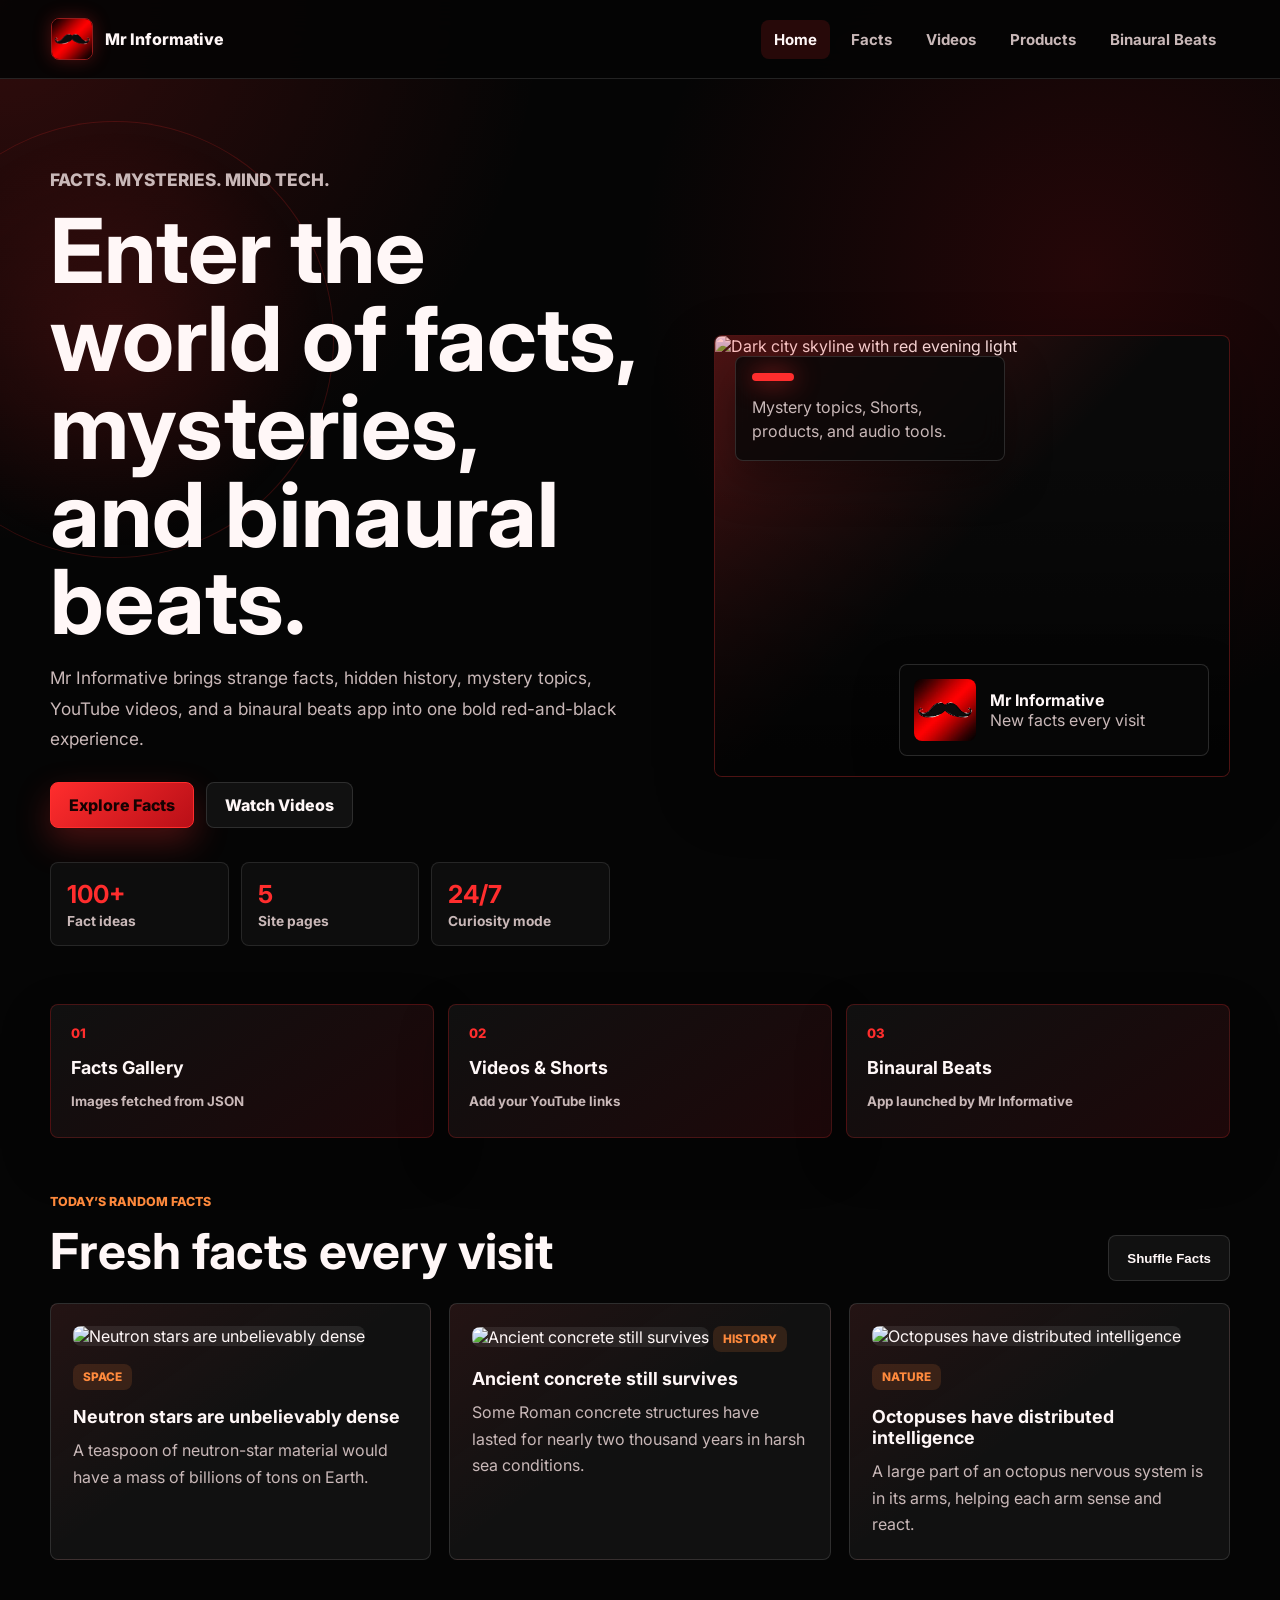
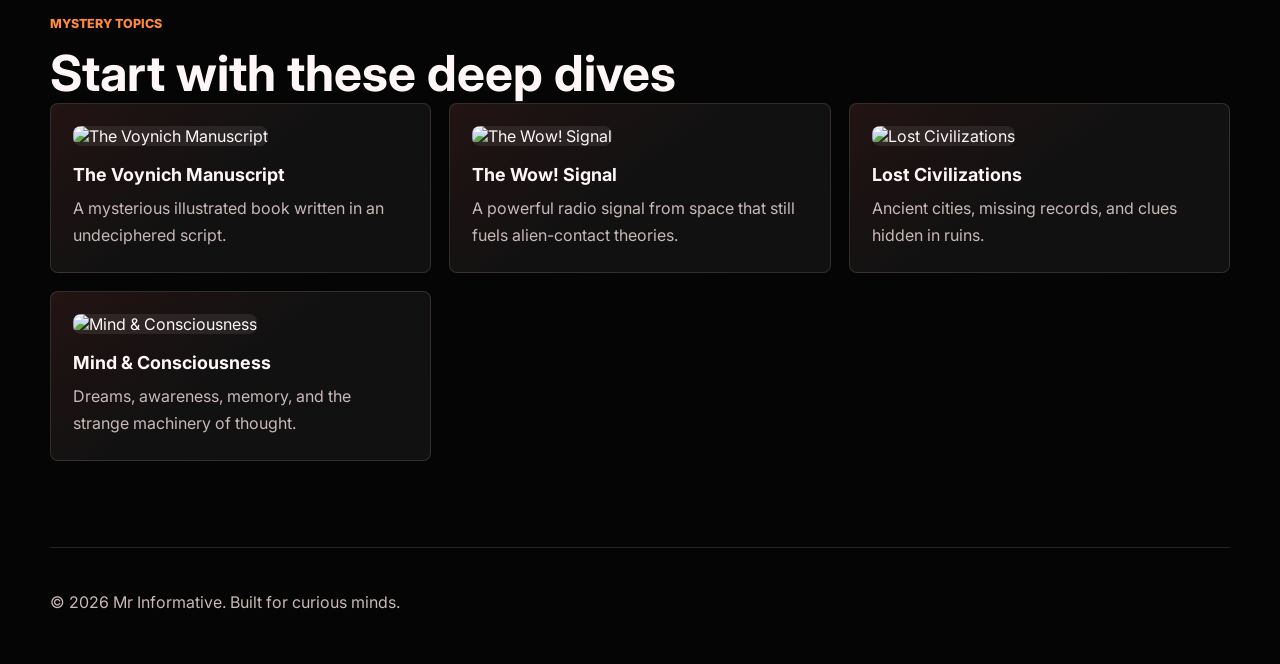
==== index.html @ d521502b "update" ====
<!DOCTYPE html>
<html lang="en">
<head>
  <meta charset="UTF-8">
  <meta name="viewport" content="width=device-width, initial-scale=1.0">
  <title>Mr Informative | Mystery Facts & Binaural Beats</title>
  <link rel="preconnect" href="https://fonts.googleapis.com">
  <link rel="preconnect" href="https://fonts.gstatic.com" crossorigin>
  <link href="https://fonts.googleapis.com/css2?family=Inter:wght@400;500;600;700;800&display=swap" rel="stylesheet">
  <link rel="stylesheet" href="styles.css">
</head>
<body data-page="home">
  <header class="site-header">
    <a class="brand" href="index.html" aria-label="Mr Informative home">
      <img class="brand-logo" src="assets/logo.jpeg" alt="Mr Informative logo">
      <span>Mr Informative</span>
    </a>
    <button class="nav-toggle" type="button" aria-label="Open navigation" aria-expanded="false">☰</button>
    <nav class="site-nav" aria-label="Main navigation">
      <a href="index.html">Home</a>
      <a href="facts.html">Facts</a>
      <a href="videos.html">Videos</a>
      <a href="products.html">Products</a>
      <a href="binaural-beats.html">Binaural Beats</a>
    </nav>
  </header>

  <main>
    <section class="hero home-hero">
      <div class="hero-copy">
        <p class="eyebrow">Facts. Mysteries. Mind tech.</p>
        <h1>Enter the world of facts, mysteries, and binaural beats.</h1>
        <p>Mr Informative brings strange facts, hidden history, mystery topics, YouTube videos, and a binaural beats app into one bold red-and-black experience.</p>
        <div class="hero-actions">
          <a class="button primary" href="facts.html">Explore Facts</a>
          <a class="button ghost" href="videos.html">Watch Videos</a>
        </div>
        <div class="hero-stats" aria-label="Channel highlights">
          <div>
            <strong>100+</strong>
            <span>Fact ideas</span>
          </div>
          <div>
            <strong>5</strong>
            <span>Site pages</span>
          </div>
          <div>
            <strong>24/7</strong>
            <span>Curiosity mode</span>
          </div>
        </div>
      </div>
      <div class="hero-panel modern-panel" aria-label="Featured mystery visual">
        <img src="https://images.unsplash.com/photo-1519608487953-e999c86e7455?auto=format&fit=crop&w=1100&q=80" alt="Dark city skyline with red evening light">
        <div class="hero-logo-card">
          <img src="assets/logo.jpeg" alt="Mr Informative logo">
          <div>
            <strong>Mr Informative</strong>
            <span>New facts every visit</span>
          </div>
        </div>
        <div class="signal-card">
          <span></span>
          <p>Mystery topics, Shorts, products, and audio tools.</p>
        </div>
      </div>
    </section>

    <section class="home-feature-strip" aria-label="Featured sections">
      <a href="facts.html">
        <span>01</span>
        <strong>Facts Gallery</strong>
        <small>Images fetched from JSON</small>
      </a>
      <a href="videos.html">
        <span>02</span>
        <strong>Videos & Shorts</strong>
        <small>Add your YouTube links</small>
      </a>
      <a href="binaural-beats.html">
        <span>03</span>
        <strong>Binaural Beats</strong>
        <small>App launched by Mr Informative</small>
      </a>
    </section>

    <section class="section split-section">
      <div>
        <p class="eyebrow">Today’s random facts</p>
        <h2>Fresh facts every visit</h2>
      </div>
      <button class="button secondary" id="shuffleFacts" type="button">Shuffle Facts</button>
    </section>

    <section class="card-grid" id="randomFacts" aria-live="polite"></section>

    <section class="section">
      <p class="eyebrow">Mystery topics</p>
      <h2>Start with these deep dives</h2>
      <div class="topic-grid" id="mysteryTopics"></div>
    </section>
  </main>

  <footer class="site-footer">
    <p>© <span id="year"></span> Mr Informative. Built for curious minds.</p>
  </footer>

  <script src="script.js"></script>
</body>
</html>
---- styles.css ----
:root {
  --bg: #050505;
  --surface: #111111;
  --surface-2: #1b1b1b;
  --text: #fff7f7;
  --muted: #c9b8b8;
  --line: rgba(255, 255, 255, 0.12);
  --accent: #ff2d2d;
  --accent-2: #ff8a3d;
  --accent-3: #b90f17;
  --shadow: 0 20px 60px rgba(0, 0, 0, 0.28);
}

* {
  box-sizing: border-box;
}

body {
  margin: 0;
  min-height: 100vh;
  font-family: Inter, system-ui, -apple-system, BlinkMacSystemFont, "Segoe UI", sans-serif;
  background:
    radial-gradient(circle at top left, rgba(255, 45, 45, 0.18), transparent 34rem),
    radial-gradient(circle at 85% 12%, rgba(185, 15, 23, 0.18), transparent 28rem),
    var(--bg);
  color: var(--text);
}

a {
  color: inherit;
  text-decoration: none;
}

img,
iframe {
  max-width: 100%;
}

.site-header {
  position: sticky;
  top: 0;
  z-index: 20;
  display: flex;
  align-items: center;
  justify-content: space-between;
  gap: 24px;
  padding: 18px clamp(18px, 4vw, 64px);
  border-bottom: 1px solid var(--line);
  background: rgba(5, 5, 5, 0.92);
  backdrop-filter: blur(18px);
}

.brand {
  display: inline-flex;
  align-items: center;
  gap: 12px;
  font-weight: 800;
}

.brand-logo {
  display: block;
  width: 42px;
  height: 42px;
  border: 1px solid rgba(255, 45, 45, 0.58);
  border-radius: 8px;
  object-fit: cover;
  box-shadow: 0 0 18px rgba(255, 45, 45, 0.28);
}

.site-nav {
  display: flex;
  align-items: center;
  gap: 8px;
}

.site-nav a {
  padding: 10px 13px;
  border-radius: 8px;
  color: var(--muted);
  font-size: 0.94rem;
  font-weight: 700;
}

.site-nav a:hover,
.site-nav a.active {
  background: rgba(255, 45, 45, 0.14);
  color: var(--text);
}

.nav-toggle {
  display: none;
  width: 42px;
  height: 42px;
  border: 1px solid var(--line);
  border-radius: 8px;
  background: var(--surface);
  color: var(--text);
  font-size: 1.2rem;
}

main {
  width: min(1180px, calc(100% - 32px));
  margin: 0 auto;
}

.hero,
.app-hero {
  display: grid;
  grid-template-columns: minmax(0, 1fr) minmax(320px, 0.86fr);
  gap: clamp(26px, 5vw, 64px);
  align-items: center;
  min-height: calc(100vh - 79px);
  padding: clamp(40px, 7vw, 86px) 0;
}

.home-hero {
  position: relative;
}

.home-hero::before {
  content: "";
  position: absolute;
  inset: 42px auto auto -12vw;
  width: 34vw;
  height: 34vw;
  max-width: 440px;
  max-height: 440px;
  border: 1px solid rgba(255, 45, 45, 0.18);
  border-radius: 50%;
  background: radial-gradient(circle, rgba(255, 45, 45, 0.12), transparent 68%);
  pointer-events: none;
}

.hero-copy h1,
.page-head h1,
.app-copy h1 {
  margin: 0;
  max-width: 760px;
  font-size: clamp(2.35rem, 7vw, 5.6rem);
  line-height: 0.98;
  letter-spacing: 0;
}

.hero-copy p,
.app-copy p,
.page-head p {
  max-width: 690px;
  color: var(--muted);
  font-size: 1.08rem;
  line-height: 1.75;
}

.hero-copy {
  position: relative;
  z-index: 1;
}

.eyebrow {
  margin: 0 0 12px;
  color: var(--accent-2);
  font-size: 0.78rem;
  font-weight: 800;
  letter-spacing: 0;
  text-transform: uppercase;
}

.hero-actions {
  display: flex;
  flex-wrap: wrap;
  gap: 12px;
  margin-top: 28px;
}

.button {
  display: inline-flex;
  align-items: center;
  justify-content: center;
  min-height: 46px;
  padding: 0 18px;
  border: 1px solid var(--line);
  border-radius: 8px;
  font-weight: 800;
  cursor: pointer;
  transition: transform 180ms ease, border-color 180ms ease, box-shadow 180ms ease, background 180ms ease;
}

.button.primary {
  border-color: var(--accent);
  background: linear-gradient(135deg, var(--accent), var(--accent-3));
  color: #160202;
  box-shadow: 0 14px 34px rgba(255, 45, 45, 0.28);
}

.button.secondary,
.button.ghost {
  background: var(--surface);
  color: var(--text);
}

.button:hover {
  transform: translateY(-1px);
}

.hero-stats {
  display: grid;
  grid-template-columns: repeat(3, minmax(0, 1fr));
  gap: 12px;
  max-width: 560px;
  margin-top: 34px;
}

.hero-stats div {
  padding: 16px;
  border: 1px solid rgba(255, 255, 255, 0.1);
  border-radius: 8px;
  background: rgba(17, 17, 17, 0.72);
}

.hero-stats strong,
.hero-stats span {
  display: block;
}

.hero-stats strong {
  color: var(--accent);
  font-size: 1.55rem;
}

.hero-stats span {
  margin-top: 4px;
  color: var(--muted);
  font-size: 0.86rem;
  font-weight: 700;
}

.hero-panel {
  position: relative;
  overflow: hidden;
  min-height: 440px;
  border: 1px solid var(--line);
  border-radius: 8px;
  box-shadow: var(--shadow);
}

.modern-panel {
  border-color: rgba(255, 45, 45, 0.28);
  background: #090909;
  isolation: isolate;
}

.modern-panel::after {
  content: "";
  position: absolute;
  inset: 0;
  background:
    linear-gradient(180deg, transparent 25%, rgba(0, 0, 0, 0.72)),
    linear-gradient(135deg, rgba(255, 45, 45, 0.28), transparent 48%);
  z-index: 1;
}

.hero-panel img {
  width: 100%;
  height: 100%;
  min-height: 440px;
  object-fit: cover;
}

.hero-logo-card,
.signal-card {
  position: absolute;
  z-index: 2;
  border: 1px solid rgba(255, 255, 255, 0.14);
  border-radius: 8px;
  background: rgba(8, 8, 8, 0.82);
  backdrop-filter: blur(14px);
  box-shadow: 0 18px 44px rgba(0, 0, 0, 0.35);
}

.hero-logo-card {
  right: 20px;
  bottom: 20px;
  display: flex;
  align-items: center;
  gap: 14px;
  width: min(310px, calc(100% - 40px));
  padding: 14px;
}

.hero-logo-card img {
  width: 62px;
  height: 62px;
  min-height: 62px;
  border-radius: 8px;
  object-fit: cover;
}

.hero-logo-card strong,
.hero-logo-card span {
  display: block;
}

.hero-logo-card span,
.signal-card p {
  color: var(--muted);
}

.signal-card {
  top: 20px;
  left: 20px;
  width: min(270px, calc(100% - 40px));
  padding: 16px;
}

.signal-card span {
  display: block;
  width: 42px;
  height: 8px;
  margin-bottom: 14px;
  border-radius: 999px;
  background: var(--accent);
  box-shadow: 0 0 26px rgba(255, 45, 45, 0.8);
}

.signal-card p {
  margin: 0;
  line-height: 1.55;
}

.home-feature-strip {
  display: grid;
  grid-template-columns: repeat(3, minmax(0, 1fr));
  gap: 14px;
  margin-top: -28px;
  position: relative;
  z-index: 3;
}

.home-feature-strip a {
  display: grid;
  gap: 7px;
  min-height: 134px;
  padding: 20px;
  border: 1px solid rgba(255, 45, 45, 0.22);
  border-radius: 8px;
  background: linear-gradient(145deg, rgba(17, 17, 17, 0.95), rgba(34, 9, 11, 0.86));
  box-shadow: 0 20px 50px rgba(0, 0, 0, 0.26);
}

.home-feature-strip a:hover,
.fact-card:hover,
.topic-card:hover,
.image-card:hover,
.product-card:hover,
.feature-card:hover,
.video-card:hover,
.short-card:hover {
  border-color: rgba(255, 45, 45, 0.52);
  transform: translateY(-3px);
}

.home-feature-strip span {
  color: var(--accent);
  font-size: 0.82rem;
  font-weight: 800;
}

.home-feature-strip strong {
  font-size: 1.12rem;
}

.home-feature-strip small {
  color: var(--muted);
  font-weight: 700;
}

.section {
  padding: 56px 0 22px;
}

.section.compact {
  padding-top: 36px;
}

.section h2,
.split-section h2 {
  margin: 0;
  font-size: clamp(1.8rem, 4vw, 3.1rem);
  letter-spacing: 0;
}

.split-section {
  display: flex;
  align-items: end;
  justify-content: space-between;
  gap: 18px;
}

.card-grid,
.topic-grid,
.product-grid,
.feature-grid {
  display: grid;
  grid-template-columns: repeat(3, minmax(0, 1fr));
  gap: 18px;
}

.image-grid {
  display: grid;
  grid-template-columns: repeat(4, minmax(0, 1fr));
  gap: 16px;
}

.fact-card,
.topic-card,
.product-card,
.feature-card {
  min-height: 170px;
  padding: 22px;
  border: 1px solid var(--line);
  border-radius: 8px;
  background:
    linear-gradient(145deg, rgba(255, 45, 45, 0.08), transparent 48%),
    var(--surface);
  transition: transform 180ms ease, border-color 180ms ease;
}

.card-image {
  width: 100%;
  aspect-ratio: 16 / 10;
  margin-bottom: 18px;
  border-radius: 8px;
  object-fit: cover;
  background: rgba(255, 255, 255, 0.08);
}

.fact-card .tag,
.image-card .tag {
  display: inline-flex;
  margin-bottom: 16px;
  padding: 6px 10px;
  border-radius: 8px;
  background: rgba(255, 138, 61, 0.14);
  color: var(--accent-2);
  font-size: 0.74rem;
  font-weight: 800;
  text-transform: uppercase;
}

.fact-card h3,
.topic-card h3,
.product-card h3,
.feature-card h3,
.image-card h3 {
  margin: 0 0 10px;
  font-size: 1.12rem;
}

.fact-card p,
.topic-card p,
.product-card p,
.feature-card p,
.image-card p {
  margin: 0;
  color: var(--muted);
  line-height: 1.65;
}

.page-head {
  padding: clamp(48px, 8vw, 96px) 0 28px;
}

.filter-row {
  display: flex;
  flex-wrap: wrap;
  gap: 10px;
  padding: 8px 0 26px;
}

.chip {
  min-height: 38px;
  padding: 0 14px;
  border: 1px solid var(--line);
  border-radius: 8px;
  background: var(--surface);
  color: var(--text);
  font-weight: 800;
  cursor: pointer;
}

.chip.active {
  border-color: var(--accent);
  background: rgba(255, 45, 45, 0.16);
  color: var(--accent);
}

.image-card,
.video-card,
.short-card {
  position: relative;
  overflow: hidden;
  border: 1px solid var(--line);
  border-radius: 8px;
  background: var(--surface);
  transition: transform 180ms ease, border-color 180ms ease;
}

.image-card img {
  display: block;
  width: 100%;
  aspect-ratio: 1 / 1;
  object-fit: cover;
  background: var(--surface-2);
}

.image-card::after {
  content: "";
  position: absolute;
  inset: auto 0 0;
  height: 40%;
  background: linear-gradient(180deg, transparent, rgba(0, 0, 0, 0.74));
  pointer-events: none;
}

.image-actions {
  position: absolute;
  right: 10px;
  bottom: 10px;
  left: 10px;
  z-index: 1;
  display: flex;
  gap: 8px;
  opacity: 0;
  transform: translateY(8px);
  transition: opacity 180ms ease, transform 180ms ease;
}

.image-card:hover .image-actions,
.image-card:focus-within .image-actions {
  opacity: 1;
  transform: translateY(0);
}

.image-action {
  display: inline-flex;
  flex: 1;
  align-items: center;
  justify-content: center;
  min-height: 38px;
  padding: 0 10px;
  border: 1px solid rgba(255, 255, 255, 0.16);
  border-radius: 8px;
  background: rgba(5, 5, 5, 0.84);
  color: var(--text);
  font: inherit;
  font-size: 0.82rem;
  font-weight: 800;
  cursor: pointer;
  backdrop-filter: blur(12px);
}

.image-action:hover {
  border-color: var(--accent);
  background: rgba(255, 45, 45, 0.86);
}

.video-heading {
  padding: 0 0 18px;
}

.mixed-video-grid,
.video-grid {
  display: grid;
  grid-template-columns: repeat(4, minmax(0, 1fr));
  gap: 18px;
}

.shorts-grid {
  display: grid;
  grid-template-columns: repeat(3, minmax(0, 1fr));
  gap: 18px;
}

.video-frame {
  display: block;
  width: 100%;
  aspect-ratio: 16 / 9;
  border: 0;
  background: #000;
}

.mixed-video-grid .video-card {
  grid-column: span 2;
}

.mixed-video-grid .short-card {
  grid-column: span 1;
}

.video-card,
.short-card {
  position: relative;
}

.short-card .video-frame {
  aspect-ratio: 9 / 16;
}

.video-badge {
  position: absolute;
  top: 10px;
  left: 10px;
  z-index: 1;
  padding: 6px 10px;
  border: 1px solid rgba(255, 255, 255, 0.16);
  border-radius: 8px;
  background: rgba(5, 5, 5, 0.8);
  color: var(--accent);
  font-size: 0.72rem;
  font-weight: 800;
  text-transform: uppercase;
  backdrop-filter: blur(10px);
}

.video-card h3,
.short-card h3 {
  margin: 0;
  padding: 16px;
  font-size: 1rem;
}

.product-card {
  display: flex;
  min-height: 250px;
  flex-direction: column;
}

.product-image {
  display: block;
  width: 100%;
  aspect-ratio: 16 / 10;
  margin-bottom: 18px;
  border-radius: 8px;
  object-fit: cover;
  background: rgba(255, 255, 255, 0.08);
}

.price {
  margin-top: auto;
  padding-top: 24px;
  color: var(--accent-2);
  font-weight: 800;
}

.product-card .button {
  margin-top: 14px;
}

.product-card .button:hover {
  border-color: var(--accent);
  background: linear-gradient(135deg, var(--accent), var(--accent-3));
  color: #160202;
  box-shadow: 0 14px 28px rgba(255, 45, 45, 0.26);
  transform: translateY(-3px) scale(1.03);
}

.app-hero {
  grid-template-columns: minmax(0, 1fr) minmax(300px, 420px);
}

.phone-mockup {
  justify-self: center;
  width: min(100%, 370px);
  padding: 14px;
  border: 1px solid rgba(255, 255, 255, 0.18);
  border-radius: 28px;
  background: #05090b;
  box-shadow: var(--shadow);
}

.phone-screen {
  min-height: 620px;
  padding: 28px;
  border-radius: 20px;
  background:
    radial-gradient(circle at 50% 38%, rgba(255, 45, 45, 0.34), transparent 32%),
    linear-gradient(160deg, #120607, #1b0b0e 52%, #2d090d);
}

.status-pill {
  display: inline-flex;
  padding: 8px 12px;
  border-radius: 8px;
  background: rgba(255, 255, 255, 0.12);
  color: var(--accent);
  font-size: 0.8rem;
  font-weight: 800;
}

.phone-screen h2 {
  margin: 80px 0 30px;
  font-size: 2.4rem;
}

.beat-orbit {
  position: relative;
  display: grid;
  width: 210px;
  height: 210px;
  margin: 0 auto 34px;
  place-items: center;
}

.beat-orbit span {
  position: absolute;
  width: 72px;
  height: 72px;
  border: 2px solid rgba(255, 45, 45, 0.68);
  border-radius: 50%;
  animation: pulse 2.8s infinite ease-in-out;
}

.beat-orbit span:nth-child(2) {
  width: 130px;
  height: 130px;
  animation-delay: 0.3s;
}

.beat-orbit span:nth-child(3) {
  width: 190px;
  height: 190px;
  animation-delay: 0.6s;
}

@keyframes pulse {
  50% {
    transform: scale(1.06);
    opacity: 0.45;
  }
}

.frequency-readout {
  display: flex;
  align-items: baseline;
  justify-content: space-between;
  gap: 14px;
  margin-top: 46px;
}

.frequency-readout strong {
  font-size: 2rem;
}

.frequency-readout small {
  color: var(--muted);
}

.player-bar {
  overflow: hidden;
  height: 9px;
  margin-top: 26px;
  border-radius: 8px;
  background: rgba(255, 255, 255, 0.15);
}

.player-bar span {
  display: block;
  width: 64%;
  height: 100%;
  background: var(--accent-2);
}

.site-footer {
  width: min(1180px, calc(100% - 32px));
  margin: 64px auto 0;
  padding: 28px 0 36px;
  border-top: 1px solid var(--line);
  color: var(--muted);
}

.empty-state {
  grid-column: 1 / -1;
  padding: 24px;
  border: 1px dashed var(--line);
  border-radius: 8px;
  color: var(--muted);
}

@media (max-width: 880px) {
  .nav-toggle {
    display: inline-grid;
    place-items: center;
  }

  .site-nav {
    position: absolute;
    top: 79px;
    right: 16px;
    left: 16px;
    display: none;
    flex-direction: column;
    align-items: stretch;
    padding: 12px;
    border: 1px solid var(--line);
    border-radius: 8px;
    background: var(--surface);
  }

  .site-nav.open {
    display: flex;
  }

  .hero,
  .app-hero {
    grid-template-columns: 1fr;
    min-height: auto;
  }

  .hero-panel,
  .hero-panel img {
    min-height: 320px;
  }

  .card-grid,
  .topic-grid,
  .image-grid,
  .product-grid,
  .feature-grid,
  .home-feature-strip,
  .mixed-video-grid,
  .video-grid,
  .shorts-grid {
    grid-template-columns: repeat(2, minmax(0, 1fr));
  }

  .mixed-video-grid .video-card,
  .mixed-video-grid .short-card {
    grid-column: span 1;
  }
}

@media (max-width: 580px) {
  main,
  .site-footer {
    width: min(100% - 24px, 1180px);
  }

  .site-header {
    padding: 14px 12px;
  }

  .brand span:last-child {
    max-width: 135px;
  }

  .split-section {
    align-items: start;
    flex-direction: column;
  }

  .card-grid,
  .topic-grid,
  .image-grid,
  .product-grid,
  .feature-grid,
  .home-feature-strip,
  .mixed-video-grid,
  .video-grid,
  .shorts-grid {
    grid-template-columns: 1fr;
  }

  .mixed-video-grid .video-card,
  .mixed-video-grid .short-card {
    grid-column: span 1;
  }

  .hero-stats {
    grid-template-columns: 1fr;
  }

  .home-feature-strip {
    margin-top: 0;
  }

  .image-actions {
    opacity: 1;
    transform: none;
  }

  .phone-screen {
    min-height: 540px;
  }
}
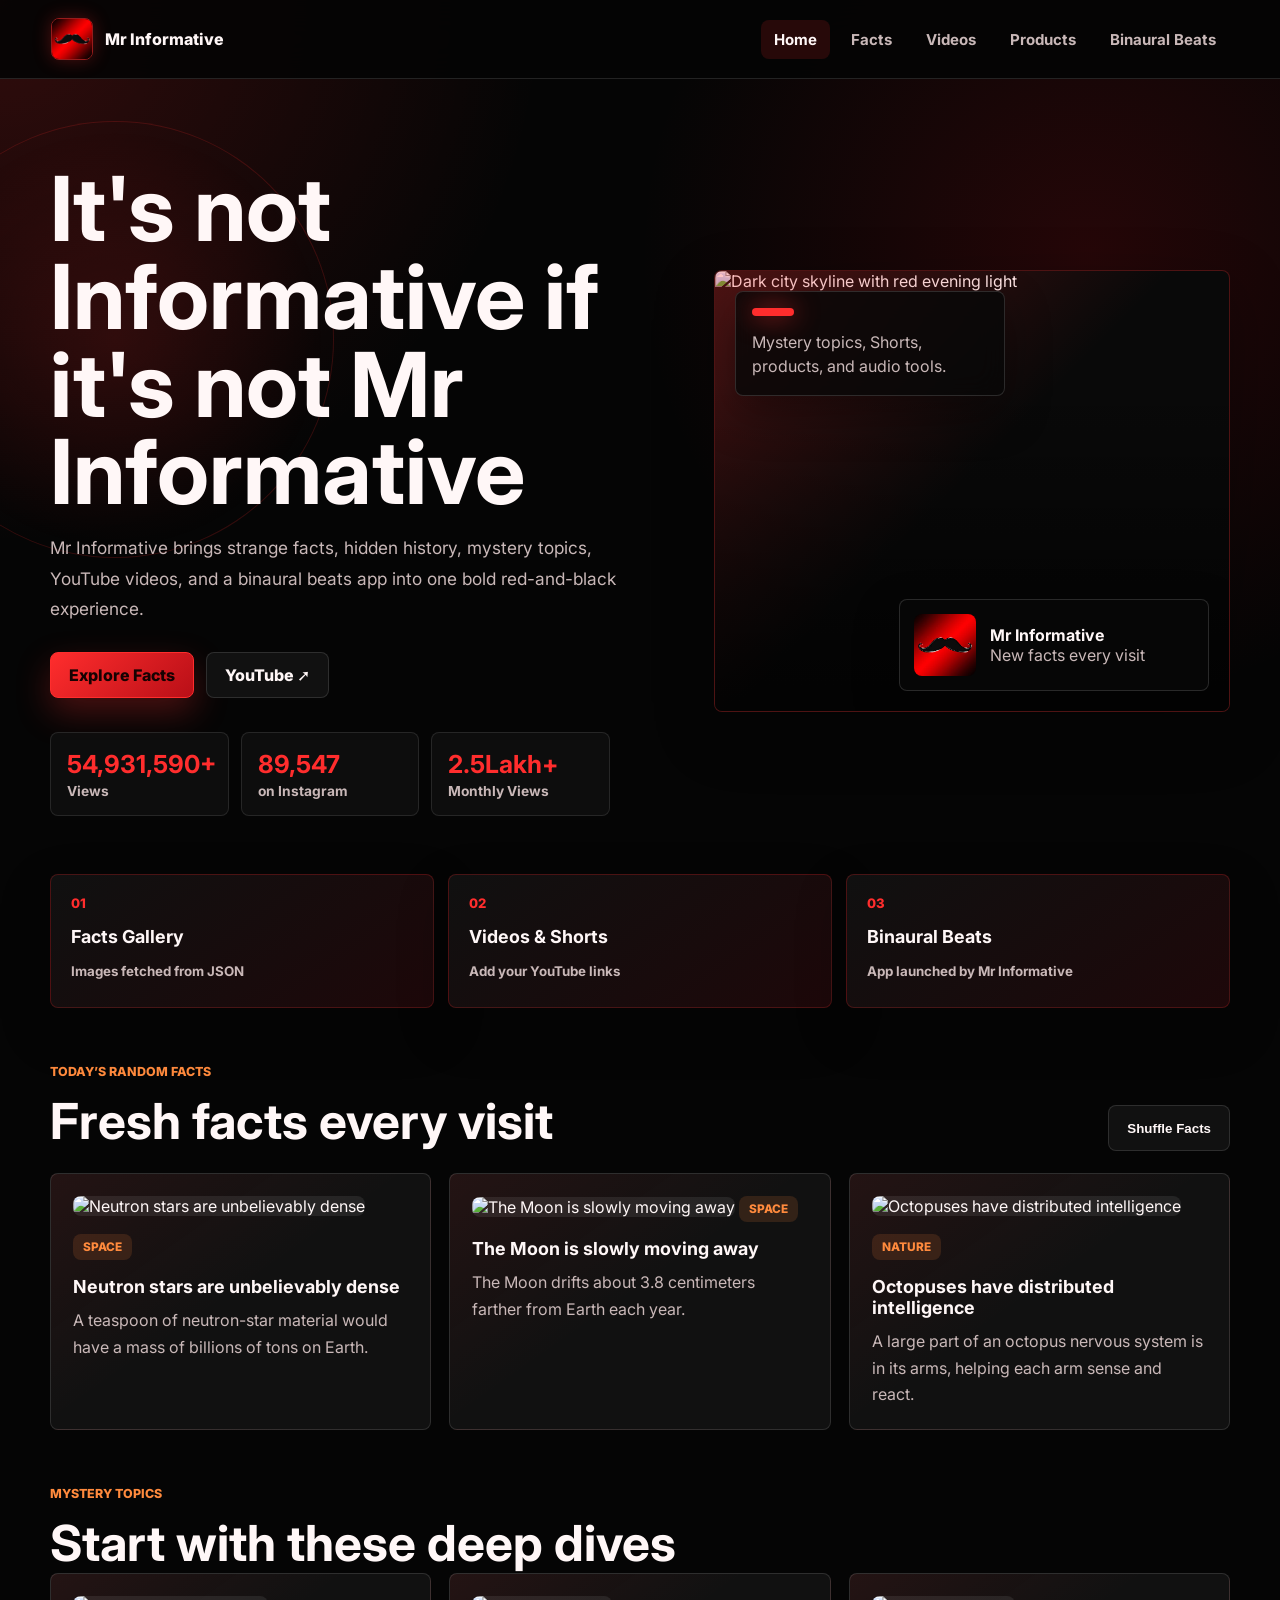
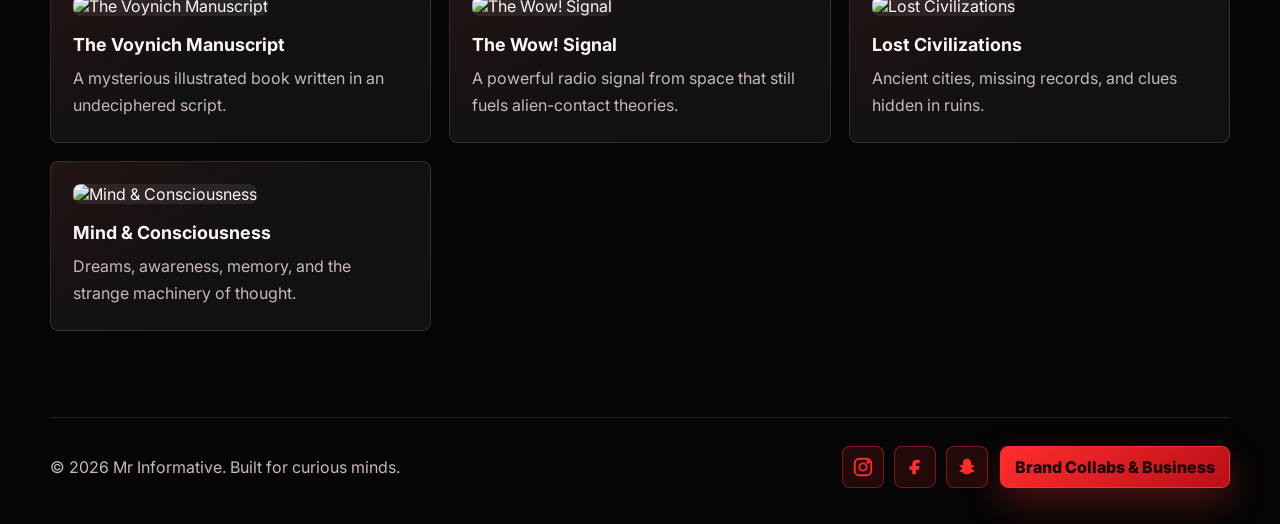
==== commit a9a3e73e: "commit" ====
--- a/index.html
+++ b/index.html
@@ -28,25 +28,25 @@
   <main>
     <section class="hero home-hero">
       <div class="hero-copy">
-        <p class="eyebrow">Facts. Mysteries. Mind tech.</p>
-        <h1>Enter the world of facts, mysteries, and binaural beats.</h1>
+        <!-- <p class="eyebrow">Facts. Mysteries. Mind tech.</p> -->
+        <h1>It's not Informative if it's not Mr Informative</h1>
         <p>Mr Informative brings strange facts, hidden history, mystery topics, YouTube videos, and a binaural beats app into one bold red-and-black experience.</p>
         <div class="hero-actions">
           <a class="button primary" href="facts.html">Explore Facts</a>
-          <a class="button ghost" href="videos.html">Watch Videos</a>
+          <a class="button ghost" href="https://www.youtube.com/@mr.informative">YouTube &#x279A;</a>
         </div>
         <div class="hero-stats" aria-label="Channel highlights">
           <div>
-            <strong>100+</strong>
-            <span>Fact ideas</span>
+            <strong>54,931,590+</strong>
+            <span>Views</span>
           </div>
           <div>
-            <strong>5</strong>
-            <span>Site pages</span>
+            <strong>89,547 </strong>
+            <span>on Instagram</span>
           </div>
           <div>
-            <strong>24/7</strong>
-            <span>Curiosity mode</span>
+            <strong>2.5Lakh+</strong>
+            <span>Monthly Views</span>
           </div>
         </div>
       </div>
@@ -102,7 +102,23 @@
   </main>
 
   <footer class="site-footer">
-    <p>© <span id="year"></span> Mr Informative. Built for curious minds.</p>
+    <div class="footer-content">
+      <p>© <span id="year"></span> Mr Informative. Built for curious minds.</p>
+      <div class="footer-actions" aria-label="Footer links">
+        <div class="social-links">
+          <a href="https://www.instagram.com/mr.informative" target="_blank" rel="noopener noreferrer" aria-label="Mr Informative on Instagram">
+            <svg viewBox="0 0 24 24" aria-hidden="true"><rect x="3" y="3" width="18" height="18" rx="5"></rect><circle cx="12" cy="12" r="4"></circle><circle cx="17.5" cy="6.5" r="1"></circle></svg>
+          </a>
+          <a href="https://www.facebook.com/mr.informative" target="_blank" rel="noopener noreferrer" aria-label="Mr Informative on Facebook">
+            <svg viewBox="0 0 24 24" aria-hidden="true"><path d="M14 8h3V4h-3c-3.3 0-5 2-5 5v2H6v4h3v5h4v-5h3.2l.8-4h-4V9c0-.7.4-1 1-1Z"></path></svg>
+          </a>
+          <a href="https://www.snapchat.com/add/mr.informative" target="_blank" rel="noopener noreferrer" aria-label="Mr Informative on Snapchat">
+            <svg viewBox="0 0 24 24" aria-hidden="true"><path d="M12 3c2.7 0 4.5 2 4.5 5.1v2.1l2.1-.8 1.1 2.4-2.7 1c.5 1.5 1.7 2.8 3.5 3.6-.9 1.1-2.3 1.5-4 1.3-.9 1.5-2.4 2.3-4.5 2.3s-3.6-.8-4.5-2.3c-1.7.2-3.1-.2-4-1.3 1.8-.8 3-2.1 3.5-3.6l-2.7-1 1.1-2.4 2.1.8V8.1C7.5 5 9.3 3 12 3Z"></path></svg>
+          </a>
+        </div>
+        <a class="button primary footer-business-button" href="mailto:business@mrinformative.com?subject=Brand%20Collab%20%26%20Business%20Inquiry">Brand Collabs & Business</a>
+      </div>
+    </div>
   </footer>
 
   <script src="script.js"></script>
--- a/styles.css
+++ b/styles.css
@@ -570,6 +570,7 @@
 .mixed-video-grid,
 .video-grid {
   display: grid;
+  align-items: start;
   grid-template-columns: repeat(4, minmax(0, 1fr));
   gap: 18px;
 }
@@ -775,6 +776,76 @@
   padding: 28px 0 36px;
   border-top: 1px solid var(--line);
   color: var(--muted);
+}
+
+.footer-content,
+.footer-actions,
+.social-links {
+  display: flex;
+  align-items: center;
+}
+
+.footer-content {
+  justify-content: space-between;
+  gap: 18px;
+}
+
+.site-footer p {
+  margin: 0;
+}
+
+.footer-actions {
+  flex-wrap: wrap;
+  justify-content: flex-end;
+  gap: 12px;
+}
+
+.social-links {
+  gap: 10px;
+}
+
+.social-links a {
+  display: inline-flex;
+  align-items: center;
+  justify-content: center;
+  width: 42px;
+  height: 42px;
+  border: 1px solid rgba(255, 45, 45, 0.42);
+  border-radius: 8px;
+  background: rgba(255, 45, 45, 0.12);
+  color: var(--accent);
+  font-size: 1.1rem;
+  font-weight: 900;
+  line-height: 1;
+  transition: transform 180ms ease, border-color 180ms ease, background 180ms ease;
+}
+
+.social-links svg {
+  width: 22px;
+  height: 22px;
+}
+
+.social-links rect,
+.social-links circle {
+  fill: none;
+  stroke: currentColor;
+  stroke-width: 2;
+}
+
+.social-links path {
+  fill: currentColor;
+}
+
+.social-links a:hover {
+  transform: translateY(-1px);
+  border-color: var(--accent);
+  background: rgba(255, 45, 45, 0.22);
+}
+
+.footer-business-button {
+  min-height: 42px;
+  padding: 0 14px;
+  white-space: nowrap;
 }
 
 .empty-state {
@@ -848,6 +919,15 @@
     padding: 14px 12px;
   }
 
+  .footer-content {
+    align-items: flex-start;
+    flex-direction: column;
+  }
+
+  .footer-actions {
+    justify-content: flex-start;
+  }
+
   .brand span:last-child {
     max-width: 135px;
   }
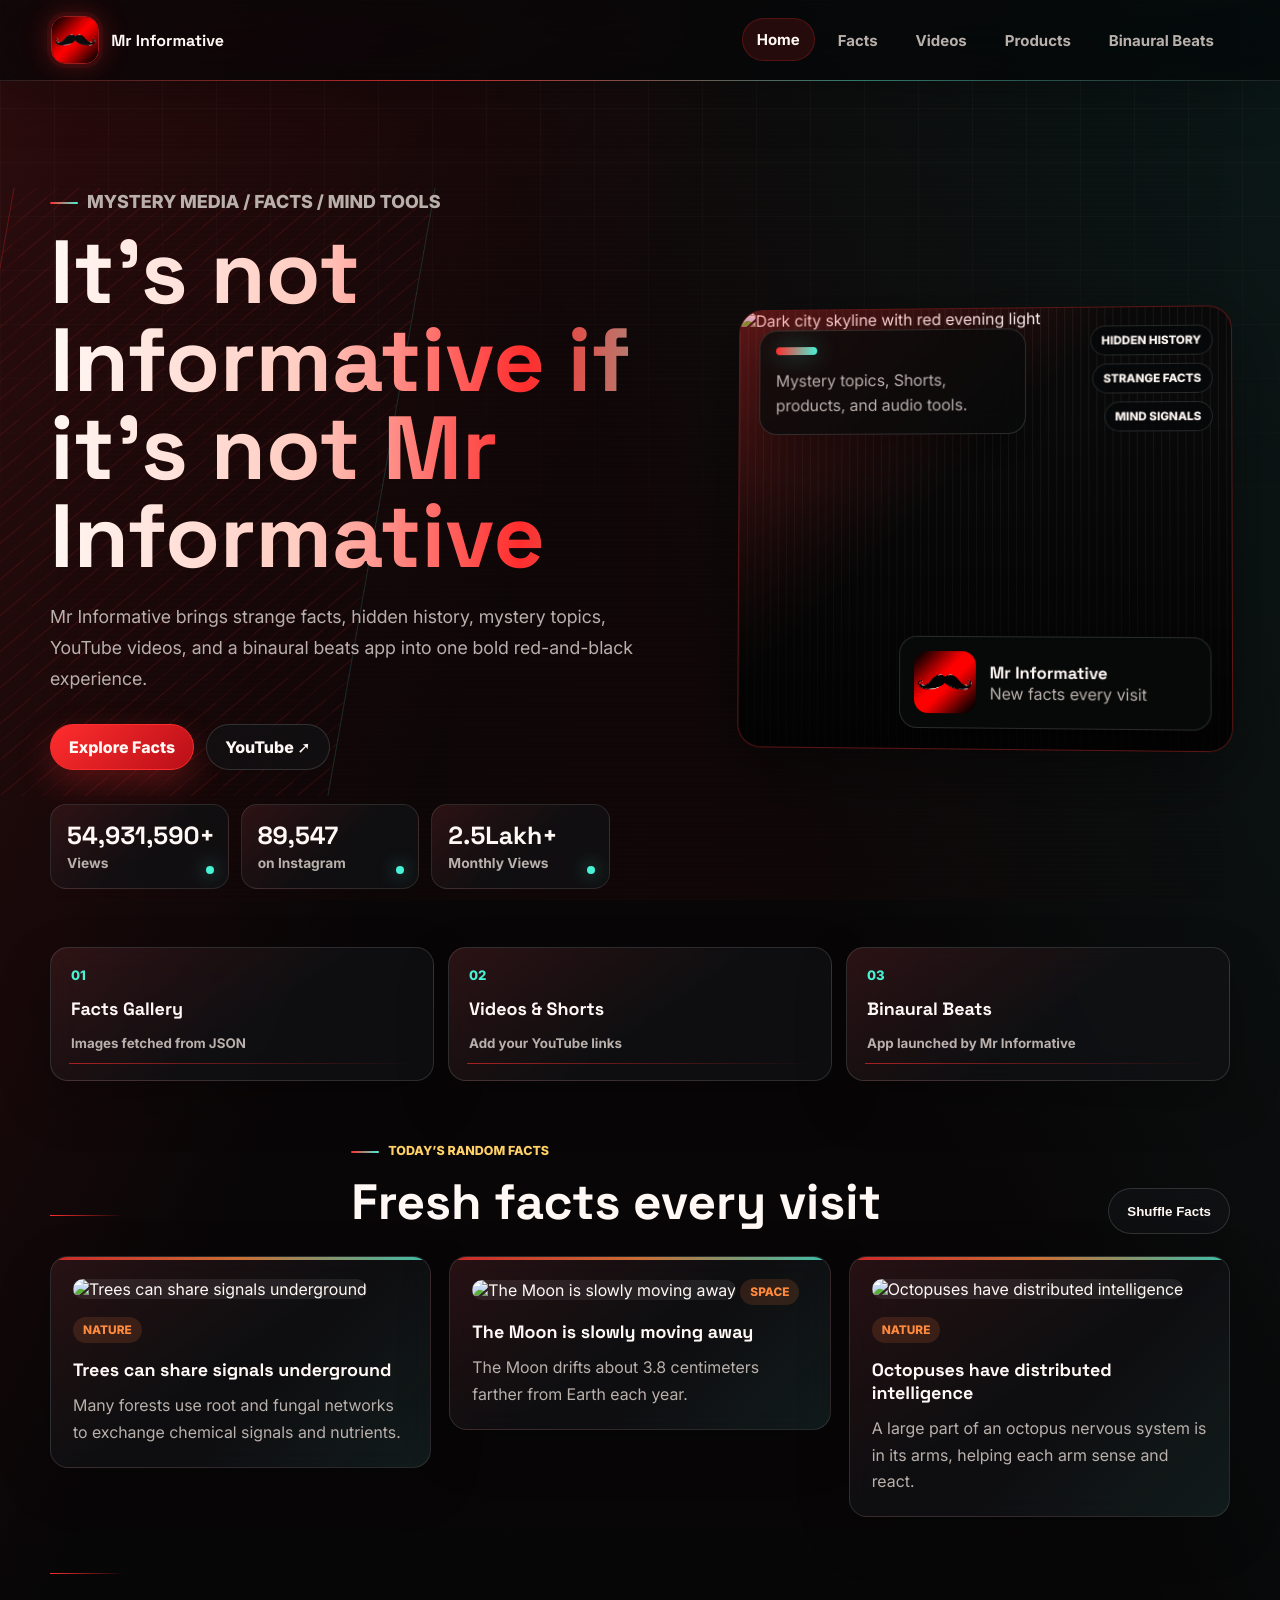
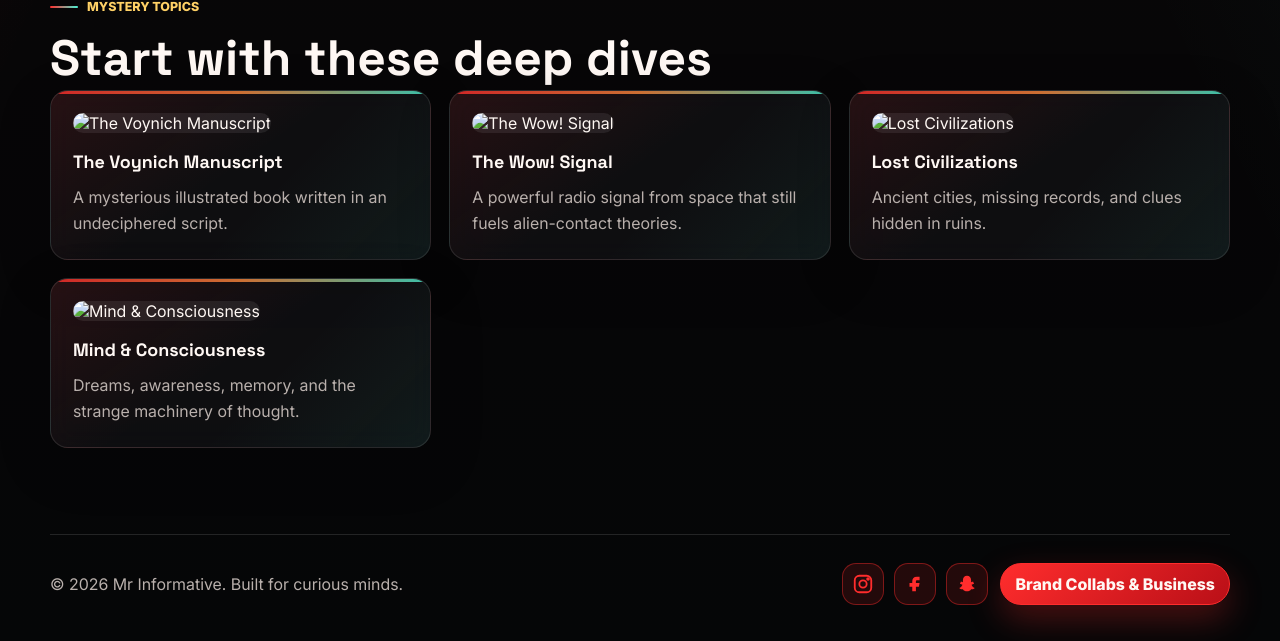
==== commit d44c4f09: "commit" ====
--- a/index.html
+++ b/index.html
@@ -6,7 +6,7 @@
   <title>Mr Informative | Mystery Facts & Binaural Beats</title>
   <link rel="preconnect" href="https://fonts.googleapis.com">
   <link rel="preconnect" href="https://fonts.gstatic.com" crossorigin>
-  <link href="https://fonts.googleapis.com/css2?family=Inter:wght@400;500;600;700;800&display=swap" rel="stylesheet">
+  <link href="https://fonts.googleapis.com/css2?family=Inter:wght@400;500;600;700;800&family=Space+Grotesk:wght@600;700&display=swap" rel="stylesheet">
   <link rel="stylesheet" href="styles.css">
 </head>
 <body data-page="home">
@@ -28,7 +28,7 @@
   <main>
     <section class="hero home-hero">
       <div class="hero-copy">
-        <!-- <p class="eyebrow">Facts. Mysteries. Mind tech.</p> -->
+        <p class="eyebrow">Mystery media / facts / mind tools</p>
         <h1>It's not Informative if it's not Mr Informative</h1>
         <p>Mr Informative brings strange facts, hidden history, mystery topics, YouTube videos, and a binaural beats app into one bold red-and-black experience.</p>
         <div class="hero-actions">
@@ -52,6 +52,11 @@
       </div>
       <div class="hero-panel modern-panel" aria-label="Featured mystery visual">
         <img src="https://images.unsplash.com/photo-1519608487953-e999c86e7455?auto=format&fit=crop&w=1100&q=80" alt="Dark city skyline with red evening light">
+        <div class="hero-panel-rail" aria-hidden="true">
+          <span>Hidden history</span>
+          <span>Strange facts</span>
+          <span>Mind signals</span>
+        </div>
         <div class="hero-logo-card">
           <img src="assets/logo.jpeg" alt="Mr Informative logo">
           <div>
--- a/styles.css
+++ b/styles.css
@@ -1,14 +1,18 @@
 :root {
-  --bg: #050505;
-  --surface: #111111;
-  --surface-2: #1b1b1b;
-  --text: #fff7f7;
-  --muted: #c9b8b8;
+  --bg: #050607;
+  --surface: rgba(16, 17, 19, 0.82);
+  --surface-solid: #111315;
+  --surface-2: #191d20;
+  --text: #fff8f4;
+  --muted: #b9b0ac;
   --line: rgba(255, 255, 255, 0.12);
   --accent: #ff2d2d;
   --accent-2: #ff8a3d;
   --accent-3: #b90f17;
-  --shadow: 0 20px 60px rgba(0, 0, 0, 0.28);
+  --signal: #48f2d5;
+  --gold: #ffd166;
+  --shadow: 0 24px 80px rgba(0, 0, 0, 0.44);
+  --display: "Space Grotesk", Inter, system-ui, sans-serif;
 }
 
 * {
@@ -16,14 +20,47 @@
 }
 
 body {
+  position: relative;
   margin: 0;
   min-height: 100vh;
   font-family: Inter, system-ui, -apple-system, BlinkMacSystemFont, "Segoe UI", sans-serif;
   background:
-    radial-gradient(circle at top left, rgba(255, 45, 45, 0.18), transparent 34rem),
-    radial-gradient(circle at 85% 12%, rgba(185, 15, 23, 0.18), transparent 28rem),
+    linear-gradient(115deg, rgba(255, 45, 45, 0.16), transparent 34%),
+    linear-gradient(245deg, rgba(72, 242, 213, 0.08), transparent 38%),
+    linear-gradient(180deg, #050607 0%, #090607 48%, #050607 100%),
     var(--bg);
   color: var(--text);
+  text-rendering: geometricPrecision;
+}
+
+::selection {
+  background: rgba(255, 45, 45, 0.42);
+  color: #fff;
+}
+
+body::before {
+  content: "";
+  position: fixed;
+  inset: 0;
+  z-index: -2;
+  background-image:
+    linear-gradient(rgba(255, 255, 255, 0.035) 1px, transparent 1px),
+    linear-gradient(90deg, rgba(255, 255, 255, 0.035) 1px, transparent 1px);
+  background-size: 54px 54px;
+  mask-image: linear-gradient(180deg, rgba(0, 0, 0, 0.9), transparent 78%);
+  pointer-events: none;
+}
+
+body::after {
+  content: "";
+  position: fixed;
+  inset: 0;
+  z-index: -1;
+  background:
+    linear-gradient(90deg, transparent, rgba(255, 45, 45, 0.11), transparent),
+    repeating-linear-gradient(0deg, rgba(255, 255, 255, 0.018) 0 1px, transparent 1px 5px);
+  opacity: 0.36;
+  pointer-events: none;
 }
 
 a {
@@ -44,10 +81,19 @@
   align-items: center;
   justify-content: space-between;
   gap: 24px;
-  padding: 18px clamp(18px, 4vw, 64px);
-  border-bottom: 1px solid var(--line);
-  background: rgba(5, 5, 5, 0.92);
-  backdrop-filter: blur(18px);
+  padding: 16px clamp(18px, 4vw, 64px);
+  border-bottom: 1px solid rgba(255, 255, 255, 0.1);
+  background: rgba(5, 6, 7, 0.72);
+  backdrop-filter: blur(22px) saturate(140%);
+  box-shadow: 0 14px 52px rgba(0, 0, 0, 0.26);
+}
+
+.site-header::after {
+  content: "";
+  position: absolute;
+  inset: auto 0 -1px;
+  height: 1px;
+  background: linear-gradient(90deg, transparent, rgba(255, 45, 45, 0.74), rgba(72, 242, 213, 0.42), transparent);
 }
 
 .brand {
@@ -57,14 +103,19 @@
   font-weight: 800;
 }
 
+.brand span {
+  font-family: var(--display);
+  letter-spacing: 0;
+}
+
 .brand-logo {
   display: block;
-  width: 42px;
-  height: 42px;
+  width: 48px;
+  height: 48px;
   border: 1px solid rgba(255, 45, 45, 0.58);
-  border-radius: 8px;
+  border-radius: 14px;
   object-fit: cover;
-  box-shadow: 0 0 18px rgba(255, 45, 45, 0.28);
+  box-shadow: 0 0 0 4px rgba(255, 45, 45, 0.08), 0 0 28px rgba(255, 45, 45, 0.34);
 }
 
 .site-nav {
@@ -74,17 +125,22 @@
 }
 
 .site-nav a {
-  padding: 10px 13px;
-  border-radius: 8px;
+  position: relative;
+  padding: 11px 14px;
+  border: 1px solid transparent;
+  border-radius: 999px;
   color: var(--muted);
   font-size: 0.94rem;
   font-weight: 700;
+  transition: background 180ms ease, border-color 180ms ease, color 180ms ease, transform 180ms ease;
 }
 
 .site-nav a:hover,
 .site-nav a.active {
-  background: rgba(255, 45, 45, 0.14);
+  border-color: rgba(255, 45, 45, 0.22);
+  background: rgba(255, 45, 45, 0.13);
   color: var(--text);
+  transform: translateY(-1px);
 }
 
 .nav-toggle {
@@ -92,7 +148,7 @@
   width: 42px;
   height: 42px;
   border: 1px solid var(--line);
-  border-radius: 8px;
+  border-radius: 12px;
   background: var(--surface);
   color: var(--text);
   font-size: 1.2rem;
@@ -106,7 +162,7 @@
 .hero,
 .app-hero {
   display: grid;
-  grid-template-columns: minmax(0, 1fr) minmax(320px, 0.86fr);
+  grid-template-columns: minmax(0, 1.03fr) minmax(320px, 0.82fr);
   gap: clamp(26px, 5vw, 64px);
   align-items: center;
   min-height: calc(100vh - 79px);
@@ -120,14 +176,14 @@
 .home-hero::before {
   content: "";
   position: absolute;
-  inset: 42px auto auto -12vw;
-  width: 34vw;
-  height: 34vw;
-  max-width: 440px;
-  max-height: 440px;
-  border: 1px solid rgba(255, 45, 45, 0.18);
-  border-radius: 50%;
-  background: radial-gradient(circle, rgba(255, 45, 45, 0.12), transparent 68%);
+  inset: 12% auto auto -7vw;
+  width: min(420px, 36vw);
+  height: 68%;
+  border-left: 1px solid rgba(255, 45, 45, 0.28);
+  border-right: 1px solid rgba(72, 242, 213, 0.16);
+  background:
+    repeating-linear-gradient(135deg, rgba(255, 45, 45, 0.12) 0 1px, transparent 1px 15px);
+  transform: skewX(-10deg);
   pointer-events: none;
 }
 
@@ -136,9 +192,19 @@
 .app-copy h1 {
   margin: 0;
   max-width: 760px;
+  font-family: var(--display);
   font-size: clamp(2.35rem, 7vw, 5.6rem);
   line-height: 0.98;
   letter-spacing: 0;
+}
+
+.hero-copy h1,
+.page-head h1 {
+  -webkit-background-clip: text;
+  background: linear-gradient(92deg, #fff8f4 0%, #ffcbc0 42%, var(--accent) 76%, var(--signal) 118%);
+  background-clip: text;
+  color: transparent;
+  -webkit-text-fill-color: transparent;
 }
 
 .hero-copy p,
@@ -150,6 +216,11 @@
   line-height: 1.75;
 }
 
+.hero-copy p {
+  margin-top: 20px;
+  font-size: clamp(1.02rem, 1.4vw, 1.18rem);
+}
+
 .hero-copy {
   position: relative;
   z-index: 1;
@@ -157,11 +228,22 @@
 
 .eyebrow {
   margin: 0 0 12px;
-  color: var(--accent-2);
+  display: inline-flex;
+  align-items: center;
+  gap: 9px;
+  color: var(--gold);
   font-size: 0.78rem;
   font-weight: 800;
   letter-spacing: 0;
   text-transform: uppercase;
+}
+
+.eyebrow::before {
+  content: "";
+  width: 28px;
+  height: 2px;
+  border-radius: 999px;
+  background: linear-gradient(90deg, var(--accent), var(--signal));
 }
 
 .hero-actions {
@@ -172,33 +254,51 @@
 }
 
 .button {
+  position: relative;
+  overflow: hidden;
   display: inline-flex;
   align-items: center;
   justify-content: center;
   min-height: 46px;
   padding: 0 18px;
   border: 1px solid var(--line);
-  border-radius: 8px;
+  border-radius: 999px;
   font-weight: 800;
   cursor: pointer;
   transition: transform 180ms ease, border-color 180ms ease, box-shadow 180ms ease, background 180ms ease;
 }
 
+.button::after {
+  content: "";
+  position: absolute;
+  inset: 0;
+  background: linear-gradient(110deg, transparent 20%, rgba(255, 255, 255, 0.22), transparent 48%);
+  transform: translateX(-120%);
+  transition: transform 420ms ease;
+}
+
 .button.primary {
   border-color: var(--accent);
   background: linear-gradient(135deg, var(--accent), var(--accent-3));
-  color: #160202;
+  color: #fff8f4;
   box-shadow: 0 14px 34px rgba(255, 45, 45, 0.28);
 }
 
 .button.secondary,
 .button.ghost {
-  background: var(--surface);
+  border-color: rgba(255, 255, 255, 0.14);
+  background: rgba(17, 19, 21, 0.72);
   color: var(--text);
+  backdrop-filter: blur(12px);
 }
 
 .button:hover {
-  transform: translateY(-1px);
+  border-color: rgba(255, 45, 45, 0.48);
+  transform: translateY(-2px);
+}
+
+.button:hover::after {
+  transform: translateX(120%);
 }
 
 .hero-stats {
@@ -210,10 +310,27 @@
 }
 
 .hero-stats div {
+  position: relative;
+  overflow: hidden;
   padding: 16px;
-  border: 1px solid rgba(255, 255, 255, 0.1);
-  border-radius: 8px;
-  background: rgba(17, 17, 17, 0.72);
+  border: 1px solid rgba(255, 255, 255, 0.11);
+  border-radius: 16px;
+  background:
+    linear-gradient(140deg, rgba(255, 45, 45, 0.12), transparent 54%),
+    rgba(17, 19, 21, 0.72);
+  backdrop-filter: blur(14px);
+}
+
+.hero-stats div::after {
+  content: "";
+  position: absolute;
+  right: 14px;
+  bottom: 14px;
+  width: 8px;
+  height: 8px;
+  border-radius: 50%;
+  background: var(--signal);
+  box-shadow: 0 0 18px rgba(72, 242, 213, 0.72);
 }
 
 .hero-stats strong,
@@ -222,7 +339,8 @@
 }
 
 .hero-stats strong {
-  color: var(--accent);
+  font-family: var(--display);
+  color: var(--text);
   font-size: 1.55rem;
 }
 
@@ -238,14 +356,20 @@
   overflow: hidden;
   min-height: 440px;
   border: 1px solid var(--line);
-  border-radius: 8px;
+  border-radius: 24px;
   box-shadow: var(--shadow);
 }
 
+.hero-panel::before,
+.hero-panel::after {
+  pointer-events: none;
+}
+
 .modern-panel {
-  border-color: rgba(255, 45, 45, 0.28);
+  border-color: rgba(255, 45, 45, 0.34);
   background: #090909;
   isolation: isolate;
+  transform: perspective(1100px) rotateY(-3deg) rotateX(1deg);
 }
 
 .modern-panel::after {
@@ -253,9 +377,22 @@
   position: absolute;
   inset: 0;
   background:
-    linear-gradient(180deg, transparent 25%, rgba(0, 0, 0, 0.72)),
-    linear-gradient(135deg, rgba(255, 45, 45, 0.28), transparent 48%);
+    linear-gradient(180deg, transparent 22%, rgba(0, 0, 0, 0.78)),
+    linear-gradient(135deg, rgba(255, 45, 45, 0.34), transparent 42%),
+    repeating-linear-gradient(90deg, rgba(255, 255, 255, 0.055) 0 1px, transparent 1px 8px);
   z-index: 1;
+}
+
+.modern-panel::before {
+  content: "";
+  position: absolute;
+  inset: 0;
+  z-index: 2;
+  background: linear-gradient(180deg, transparent, rgba(72, 242, 213, 0.2), transparent);
+  opacity: 0.55;
+  transform: translateY(-100%);
+  animation: scanline 5s ease-in-out infinite;
+  pointer-events: none;
 }
 
 .hero-panel img {
@@ -263,6 +400,29 @@
   height: 100%;
   min-height: 440px;
   object-fit: cover;
+  filter: saturate(1.05) contrast(1.08);
+}
+
+.hero-panel-rail {
+  position: absolute;
+  top: 18px;
+  right: 18px;
+  z-index: 3;
+  display: grid;
+  gap: 8px;
+  justify-items: end;
+}
+
+.hero-panel-rail span {
+  padding: 7px 10px;
+  border: 1px solid rgba(255, 255, 255, 0.13);
+  border-radius: 999px;
+  background: rgba(5, 6, 7, 0.58);
+  color: var(--text);
+  font-size: 0.72rem;
+  font-weight: 800;
+  text-transform: uppercase;
+  backdrop-filter: blur(12px);
 }
 
 .hero-logo-card,
@@ -270,8 +430,8 @@
   position: absolute;
   z-index: 2;
   border: 1px solid rgba(255, 255, 255, 0.14);
-  border-radius: 8px;
-  background: rgba(8, 8, 8, 0.82);
+  border-radius: 18px;
+  background: rgba(8, 9, 10, 0.78);
   backdrop-filter: blur(14px);
   box-shadow: 0 18px 44px rgba(0, 0, 0, 0.35);
 }
@@ -286,11 +446,16 @@
   padding: 14px;
 }
 
+.hero-logo-card strong {
+  font-family: var(--display);
+  font-size: 1.04rem;
+}
+
 .hero-logo-card img {
   width: 62px;
   height: 62px;
   min-height: 62px;
-  border-radius: 8px;
+  border-radius: 14px;
   object-fit: cover;
 }
 
@@ -317,8 +482,8 @@
   height: 8px;
   margin-bottom: 14px;
   border-radius: 999px;
-  background: var(--accent);
-  box-shadow: 0 0 26px rgba(255, 45, 45, 0.8);
+  background: linear-gradient(90deg, var(--accent), var(--signal));
+  box-shadow: 0 0 26px rgba(72, 242, 213, 0.42);
 }
 
 .signal-card p {
@@ -336,14 +501,29 @@
 }
 
 .home-feature-strip a {
+  position: relative;
+  overflow: hidden;
   display: grid;
   gap: 7px;
   min-height: 134px;
   padding: 20px;
-  border: 1px solid rgba(255, 45, 45, 0.22);
-  border-radius: 8px;
-  background: linear-gradient(145deg, rgba(17, 17, 17, 0.95), rgba(34, 9, 11, 0.86));
+  border: 1px solid rgba(255, 255, 255, 0.13);
+  border-radius: 18px;
+  background:
+    linear-gradient(145deg, rgba(255, 45, 45, 0.12), transparent 54%),
+    rgba(17, 19, 21, 0.72);
+  backdrop-filter: blur(16px);
   box-shadow: 0 20px 50px rgba(0, 0, 0, 0.26);
+  transition: transform 180ms ease, border-color 180ms ease, background 180ms ease;
+}
+
+.home-feature-strip a::after {
+  content: "";
+  position: absolute;
+  inset: auto 18px 16px;
+  height: 1px;
+  background: linear-gradient(90deg, var(--accent), transparent);
+  opacity: 0.62;
 }
 
 .home-feature-strip a:hover,
@@ -359,12 +539,13 @@
 }
 
 .home-feature-strip span {
-  color: var(--accent);
+  color: var(--signal);
   font-size: 0.82rem;
   font-weight: 800;
 }
 
 .home-feature-strip strong {
+  font-family: var(--display);
   font-size: 1.12rem;
 }
 
@@ -377,6 +558,19 @@
   padding: 56px 0 22px;
 }
 
+.section:not(.compact) {
+  position: relative;
+}
+
+.section:not(.compact)::before {
+  content: "";
+  display: block;
+  width: 74px;
+  height: 1px;
+  margin-bottom: 18px;
+  background: linear-gradient(90deg, var(--accent), transparent);
+}
+
 .section.compact {
   padding-top: 36px;
 }
@@ -384,6 +578,7 @@
 .section h2,
 .split-section h2 {
   margin: 0;
+  font-family: var(--display);
   font-size: clamp(1.8rem, 4vw, 3.1rem);
   letter-spacing: 0;
 }
@@ -404,6 +599,15 @@
   gap: 18px;
 }
 
+.card-grid,
+.topic-grid,
+.product-grid,
+.feature-grid,
+.image-grid,
+.mixed-video-grid {
+  align-items: start;
+}
+
 .image-grid {
   display: grid;
   grid-template-columns: repeat(4, minmax(0, 1fr));
@@ -414,21 +618,38 @@
 .topic-card,
 .product-card,
 .feature-card {
+  position: relative;
+  overflow: hidden;
   min-height: 170px;
   padding: 22px;
-  border: 1px solid var(--line);
-  border-radius: 8px;
+  border: 1px solid rgba(255, 255, 255, 0.11);
+  border-radius: 18px;
   background:
-    linear-gradient(145deg, rgba(255, 45, 45, 0.08), transparent 48%),
+    linear-gradient(145deg, rgba(255, 45, 45, 0.1), transparent 48%),
+    linear-gradient(315deg, rgba(72, 242, 213, 0.06), transparent 42%),
     var(--surface);
-  transition: transform 180ms ease, border-color 180ms ease;
+  box-shadow: 0 16px 54px rgba(0, 0, 0, 0.2);
+  backdrop-filter: blur(12px);
+  transition: transform 180ms ease, border-color 180ms ease, box-shadow 180ms ease;
+}
+
+.fact-card::before,
+.topic-card::before,
+.product-card::before,
+.feature-card::before {
+  content: "";
+  position: absolute;
+  inset: 0 0 auto;
+  height: 3px;
+  background: linear-gradient(90deg, var(--accent), var(--accent-2), var(--signal));
+  opacity: 0.78;
 }
 
 .card-image {
   width: 100%;
   aspect-ratio: 16 / 10;
   margin-bottom: 18px;
-  border-radius: 8px;
+  border-radius: 14px;
   object-fit: cover;
   background: rgba(255, 255, 255, 0.08);
 }
@@ -438,7 +659,7 @@
   display: inline-flex;
   margin-bottom: 16px;
   padding: 6px 10px;
-  border-radius: 8px;
+  border-radius: 999px;
   background: rgba(255, 138, 61, 0.14);
   color: var(--accent-2);
   font-size: 0.74rem;
@@ -452,6 +673,7 @@
 .feature-card h3,
 .image-card h3 {
   margin: 0 0 10px;
+  font-family: var(--display);
   font-size: 1.12rem;
 }
 
@@ -466,7 +688,17 @@
 }
 
 .page-head {
+  position: relative;
   padding: clamp(48px, 8vw, 96px) 0 28px;
+}
+
+.page-head::after {
+  content: "";
+  display: block;
+  width: min(520px, 100%);
+  height: 1px;
+  margin-top: 26px;
+  background: linear-gradient(90deg, var(--accent), rgba(255, 138, 61, 0.6), transparent);
 }
 
 .filter-row {
@@ -480,17 +712,24 @@
   min-height: 38px;
   padding: 0 14px;
   border: 1px solid var(--line);
-  border-radius: 8px;
-  background: var(--surface);
+  border-radius: 999px;
+  background: rgba(17, 19, 21, 0.76);
   color: var(--text);
   font-weight: 800;
   cursor: pointer;
+  transition: transform 180ms ease, border-color 180ms ease, background 180ms ease;
+}
+
+.chip:hover {
+  border-color: rgba(72, 242, 213, 0.34);
+  transform: translateY(-1px);
 }
 
 .chip.active {
   border-color: var(--accent);
-  background: rgba(255, 45, 45, 0.16);
-  color: var(--accent);
+  background: rgba(255, 45, 45, 0.18);
+  color: var(--text);
+  box-shadow: 0 0 0 4px rgba(255, 45, 45, 0.07);
 }
 
 .image-card,
@@ -498,10 +737,22 @@
 .short-card {
   position: relative;
   overflow: hidden;
-  border: 1px solid var(--line);
-  border-radius: 8px;
+  border: 1px solid rgba(255, 255, 255, 0.11);
+  border-radius: 18px;
   background: var(--surface);
-  transition: transform 180ms ease, border-color 180ms ease;
+  box-shadow: 0 16px 54px rgba(0, 0, 0, 0.22);
+  transition: transform 180ms ease, border-color 180ms ease, box-shadow 180ms ease;
+}
+
+.image-card:hover,
+.video-card:hover,
+.short-card:hover,
+.fact-card:hover,
+.topic-card:hover,
+.product-card:hover,
+.feature-card:hover,
+.home-feature-strip a:hover {
+  box-shadow: 0 24px 80px rgba(0, 0, 0, 0.34), 0 0 0 1px rgba(255, 45, 45, 0.08);
 }
 
 .image-card img {
@@ -548,7 +799,7 @@
   min-height: 38px;
   padding: 0 10px;
   border: 1px solid rgba(255, 255, 255, 0.16);
-  border-radius: 8px;
+  border-radius: 999px;
   background: rgba(5, 5, 5, 0.84);
   color: var(--text);
   font: inherit;
@@ -589,6 +840,21 @@
   background: #000;
 }
 
+.video-card .video-frame,
+.short-card .video-frame {
+  filter: saturate(1.04) contrast(1.04);
+}
+
+.video-card::after,
+.short-card::after {
+  content: "";
+  position: absolute;
+  inset: 0;
+  border-radius: inherit;
+  pointer-events: none;
+  box-shadow: inset 0 1px 0 rgba(255, 255, 255, 0.08);
+}
+
 .mixed-video-grid .video-card {
   grid-column: span 2;
 }
@@ -613,7 +879,7 @@
   z-index: 1;
   padding: 6px 10px;
   border: 1px solid rgba(255, 255, 255, 0.16);
-  border-radius: 8px;
+  border-radius: 999px;
   background: rgba(5, 5, 5, 0.8);
   color: var(--accent);
   font-size: 0.72rem;
@@ -622,10 +888,15 @@
   backdrop-filter: blur(10px);
 }
 
+.short-card .video-badge {
+  color: var(--signal);
+}
+
 .video-card h3,
 .short-card h3 {
   margin: 0;
   padding: 16px;
+  font-family: var(--display);
   font-size: 1rem;
 }
 
@@ -640,7 +911,7 @@
   width: 100%;
   aspect-ratio: 16 / 10;
   margin-bottom: 18px;
-  border-radius: 8px;
+  border-radius: 14px;
   object-fit: cover;
   background: rgba(255, 255, 255, 0.08);
 }
@@ -648,7 +919,7 @@
 .price {
   margin-top: auto;
   padding-top: 24px;
-  color: var(--accent-2);
+  color: var(--gold);
   font-weight: 800;
 }
 
@@ -659,7 +930,7 @@
 .product-card .button:hover {
   border-color: var(--accent);
   background: linear-gradient(135deg, var(--accent), var(--accent-3));
-  color: #160202;
+  color: #fff8f4;
   box-shadow: 0 14px 28px rgba(255, 45, 45, 0.26);
   transform: translateY(-3px) scale(1.03);
 }
@@ -672,27 +943,31 @@
   justify-self: center;
   width: min(100%, 370px);
   padding: 14px;
-  border: 1px solid rgba(255, 255, 255, 0.18);
-  border-radius: 28px;
-  background: #05090b;
+  border: 1px solid rgba(255, 255, 255, 0.2);
+  border-radius: 34px;
+  background:
+    linear-gradient(145deg, rgba(255, 255, 255, 0.12), transparent 36%),
+    #05090b;
   box-shadow: var(--shadow);
 }
 
 .phone-screen {
   min-height: 620px;
   padding: 28px;
-  border-radius: 20px;
+  border-radius: 24px;
   background:
+    linear-gradient(90deg, transparent, rgba(72, 242, 213, 0.12), transparent),
+    repeating-linear-gradient(90deg, rgba(255, 255, 255, 0.04) 0 1px, transparent 1px 14px),
     radial-gradient(circle at 50% 38%, rgba(255, 45, 45, 0.34), transparent 32%),
-    linear-gradient(160deg, #120607, #1b0b0e 52%, #2d090d);
+    linear-gradient(160deg, #110607, #111b1a 52%, #2d090d);
 }
 
 .status-pill {
   display: inline-flex;
   padding: 8px 12px;
-  border-radius: 8px;
-  background: rgba(255, 255, 255, 0.12);
-  color: var(--accent);
+  border-radius: 999px;
+  background: rgba(72, 242, 213, 0.12);
+  color: var(--signal);
   font-size: 0.8rem;
   font-weight: 800;
 }
@@ -715,7 +990,7 @@
   position: absolute;
   width: 72px;
   height: 72px;
-  border: 2px solid rgba(255, 45, 45, 0.68);
+  border: 2px solid rgba(72, 242, 213, 0.68);
   border-radius: 50%;
   animation: pulse 2.8s infinite ease-in-out;
 }
@@ -736,6 +1011,18 @@
   50% {
     transform: scale(1.06);
     opacity: 0.45;
+  }
+}
+
+@keyframes scanline {
+  0%,
+  18% {
+    transform: translateY(-100%);
+  }
+
+  54%,
+  100% {
+    transform: translateY(100%);
   }
 }
 
@@ -759,7 +1046,7 @@
   overflow: hidden;
   height: 9px;
   margin-top: 26px;
-  border-radius: 8px;
+  border-radius: 999px;
   background: rgba(255, 255, 255, 0.15);
 }
 
@@ -767,14 +1054,14 @@
   display: block;
   width: 64%;
   height: 100%;
-  background: var(--accent-2);
+  background: linear-gradient(90deg, var(--accent), var(--gold), var(--signal));
 }
 
 .site-footer {
   width: min(1180px, calc(100% - 32px));
   margin: 64px auto 0;
   padding: 28px 0 36px;
-  border-top: 1px solid var(--line);
+  border-top: 1px solid rgba(255, 255, 255, 0.12);
   color: var(--muted);
 }
 
@@ -811,7 +1098,7 @@
   width: 42px;
   height: 42px;
   border: 1px solid rgba(255, 45, 45, 0.42);
-  border-radius: 8px;
+  border-radius: 14px;
   background: rgba(255, 45, 45, 0.12);
   color: var(--accent);
   font-size: 1.1rem;
@@ -839,7 +1126,7 @@
 .social-links a:hover {
   transform: translateY(-1px);
   border-color: var(--accent);
-  background: rgba(255, 45, 45, 0.22);
+  background: linear-gradient(145deg, rgba(255, 45, 45, 0.28), rgba(72, 242, 213, 0.1));
 }
 
 .footer-business-button {
@@ -872,8 +1159,9 @@
     align-items: stretch;
     padding: 12px;
     border: 1px solid var(--line);
-    border-radius: 8px;
-    background: var(--surface);
+    border-radius: 18px;
+    background: rgba(12, 13, 15, 0.94);
+    backdrop-filter: blur(18px);
   }
 
   .site-nav.open {
@@ -884,11 +1172,16 @@
   .app-hero {
     grid-template-columns: 1fr;
     min-height: auto;
+    padding-top: 44px;
   }
 
   .hero-panel,
   .hero-panel img {
     min-height: 320px;
+  }
+
+  .modern-panel {
+    transform: none;
   }
 
   .card-grid,
@@ -919,6 +1212,22 @@
     padding: 14px 12px;
   }
 
+  .hero-copy h1,
+  .page-head h1,
+  .app-copy h1 {
+    font-size: clamp(2.25rem, 14vw, 3.45rem);
+  }
+
+  .hero-actions,
+  .footer-actions {
+    width: 100%;
+  }
+
+  .hero-actions .button,
+  .footer-business-button {
+    width: 100%;
+  }
+
   .footer-content {
     align-items: flex-start;
     flex-direction: column;
@@ -971,3 +1280,14 @@
     min-height: 540px;
   }
 }
+
+@media (prefers-reduced-motion: reduce) {
+  *,
+  *::before,
+  *::after {
+    scroll-behavior: auto !important;
+    transition-duration: 0.01ms !important;
+    animation-duration: 0.01ms !important;
+    animation-iteration-count: 1 !important;
+  }
+}
